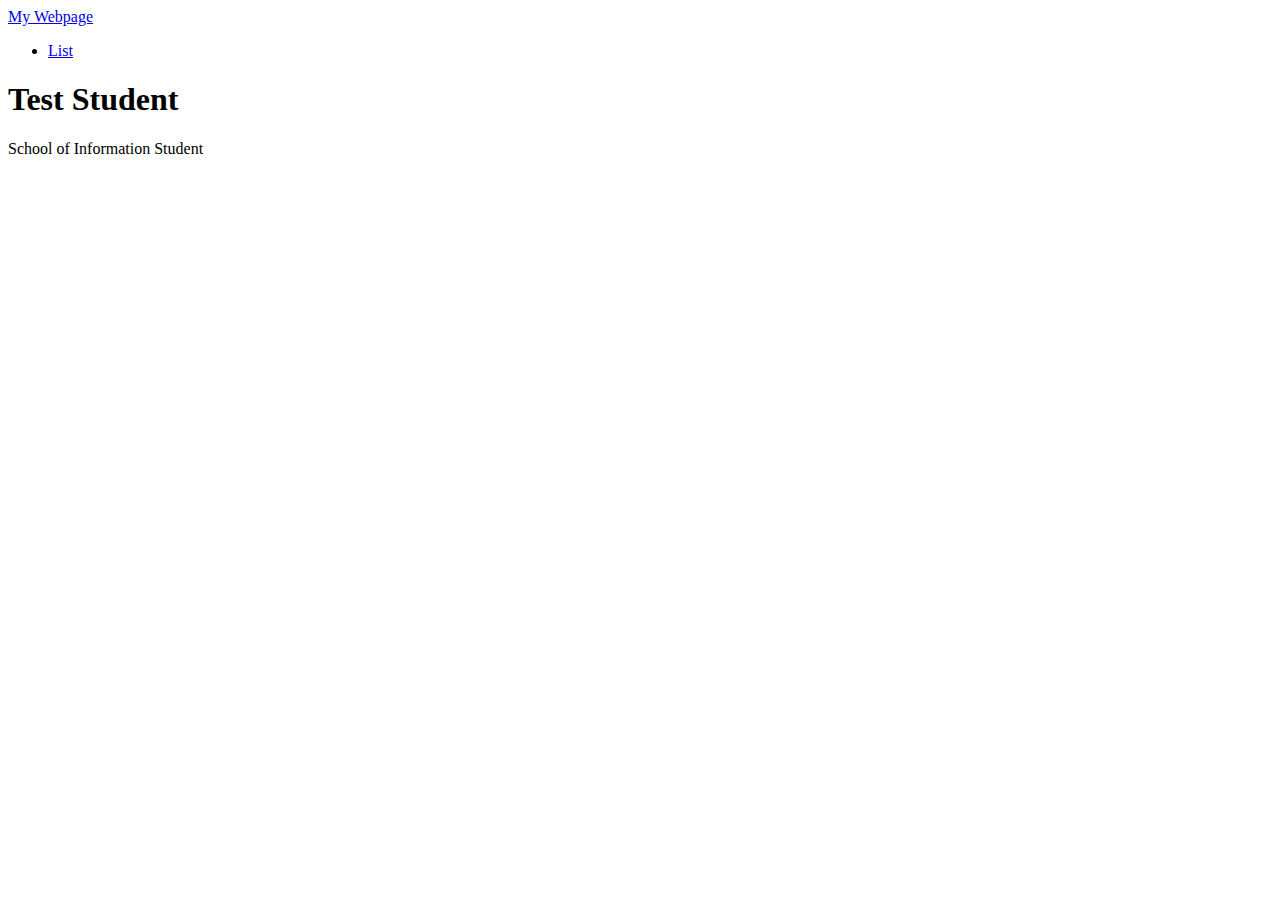
==== index.html @ f39ca664 "testing" ====
<!DOCTYPE HTML>  
<html>  
    <header>
        <link rel="stylesheet" href="style.css">
        <link rel="stylesheet" href="table_style.css">
        <title>Hello???</title>
    </header>
    <body>  
        <!---Navigation--->
        <!--This section of code defines the navigation bar at the top of the page.  The classes used here are defined in the style.css file.-->
        <nav class="navbar navbar-expand-lg bg-secondary text-uppercase fixed-top" id="mainNav">
            <div class="container">
                <!--This code defines the "My Webpage" link in the top left corner of the navigation pane-->
                <a class="navbar-brand" href="./index.html">My Webpage</a>
                <!--This code defines the "List" link in the top right corner of the navigation pane-->
                <ul class="navbar-nav ms-auto">
                    <li class="nav-item mx-0 mx-lg-1"><a class="nav-link py-3 px-0 px-lg-3 rounded" href="./list.html">List</a></li>
                </ul>
            </div>
        </nav>
        <!--This section defines the middle section of the webpage-->
        <header class="masthead bg-primary text-white text-center">
            <div class="container d-flex align-items-center flex-column">
                
                <!-- This code is for the student name-->
                <h1 class="masthead-heading text-uppercase mb-0">Test Student</h1>
                <!--This code creates the two lines separating the student name from the subtitle-->
                <div class="divider-custom divider-light">
                    <div class="divider-custom-line"></div>
                    <div class="divider-custom-line"></div>
                </div>
                <!--This code creates the subheading underneath the line dividers-->
                <p class="masthead-subheading font-weight-light mb-0">School of Information Student</p>
            </div>
        </header>
        <section class="text-center">

            <div class="col-md-6 col-lg-4 mb-5">
                <!-- put your bio paragraph here; remember to use the correct html tags -->
                
            </div>
        </section>
    </body>

</html>
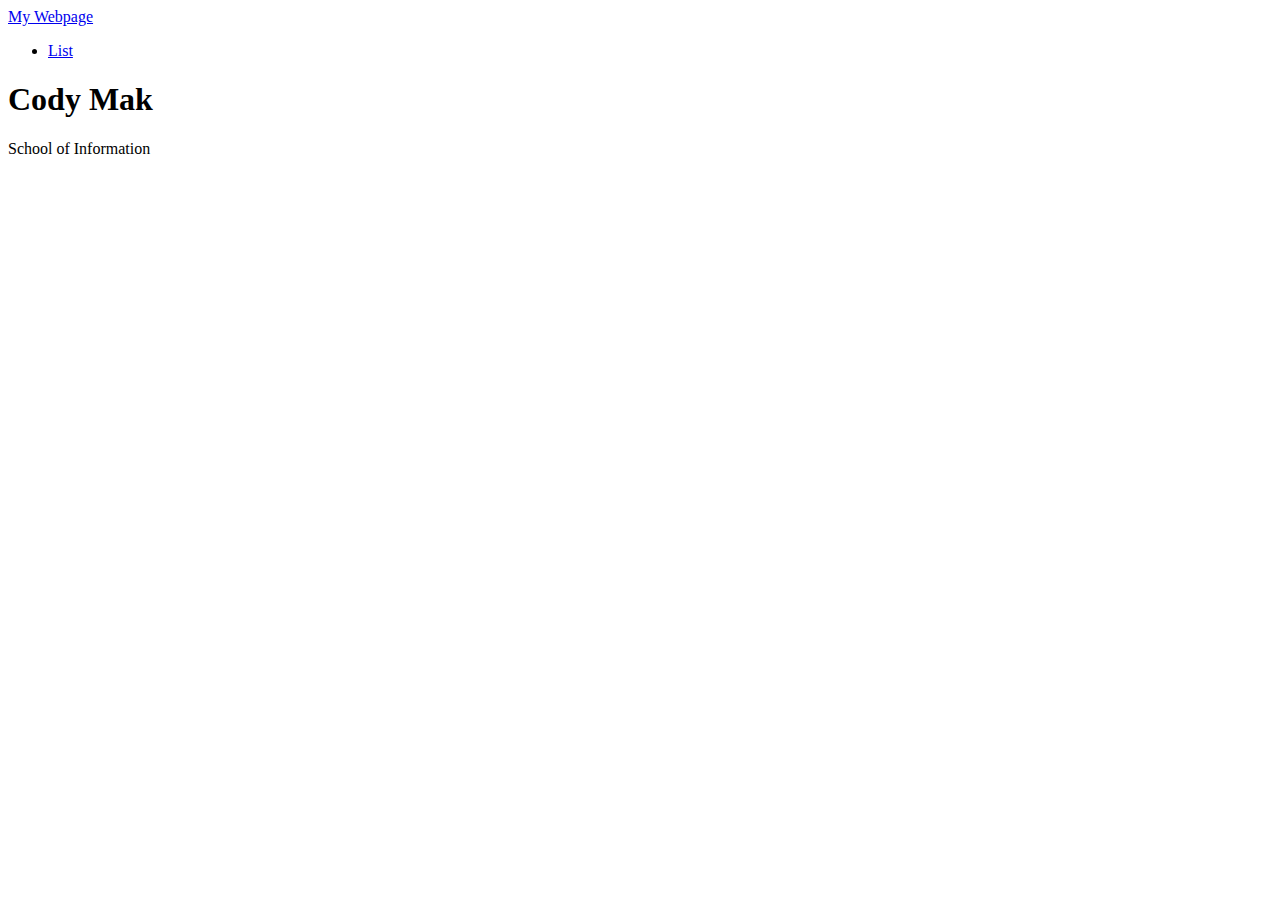
==== commit b0792e70: "Update index.html" ====
--- a/index.html
+++ b/index.html
@@ -3,7 +3,7 @@
     <header>
         <link rel="stylesheet" href="style.css">
         <link rel="stylesheet" href="table_style.css">
-        <title>Hello???</title>
+        <title>Hello</title>
     </header>
     <body>  
         <!---Navigation--->
@@ -23,14 +23,14 @@
             <div class="container d-flex align-items-center flex-column">
                 
                 <!-- This code is for the student name-->
-                <h1 class="masthead-heading text-uppercase mb-0">Test Student</h1>
+                <h1 class="masthead-heading text-uppercase mb-0">Cody Mak</h1>
                 <!--This code creates the two lines separating the student name from the subtitle-->
                 <div class="divider-custom divider-light">
                     <div class="divider-custom-line"></div>
                     <div class="divider-custom-line"></div>
                 </div>
                 <!--This code creates the subheading underneath the line dividers-->
-                <p class="masthead-subheading font-weight-light mb-0">School of Information Student</p>
+                <p class="masthead-subheading font-weight-light mb-0">School of Information</p>
             </div>
         </header>
         <section class="text-center">
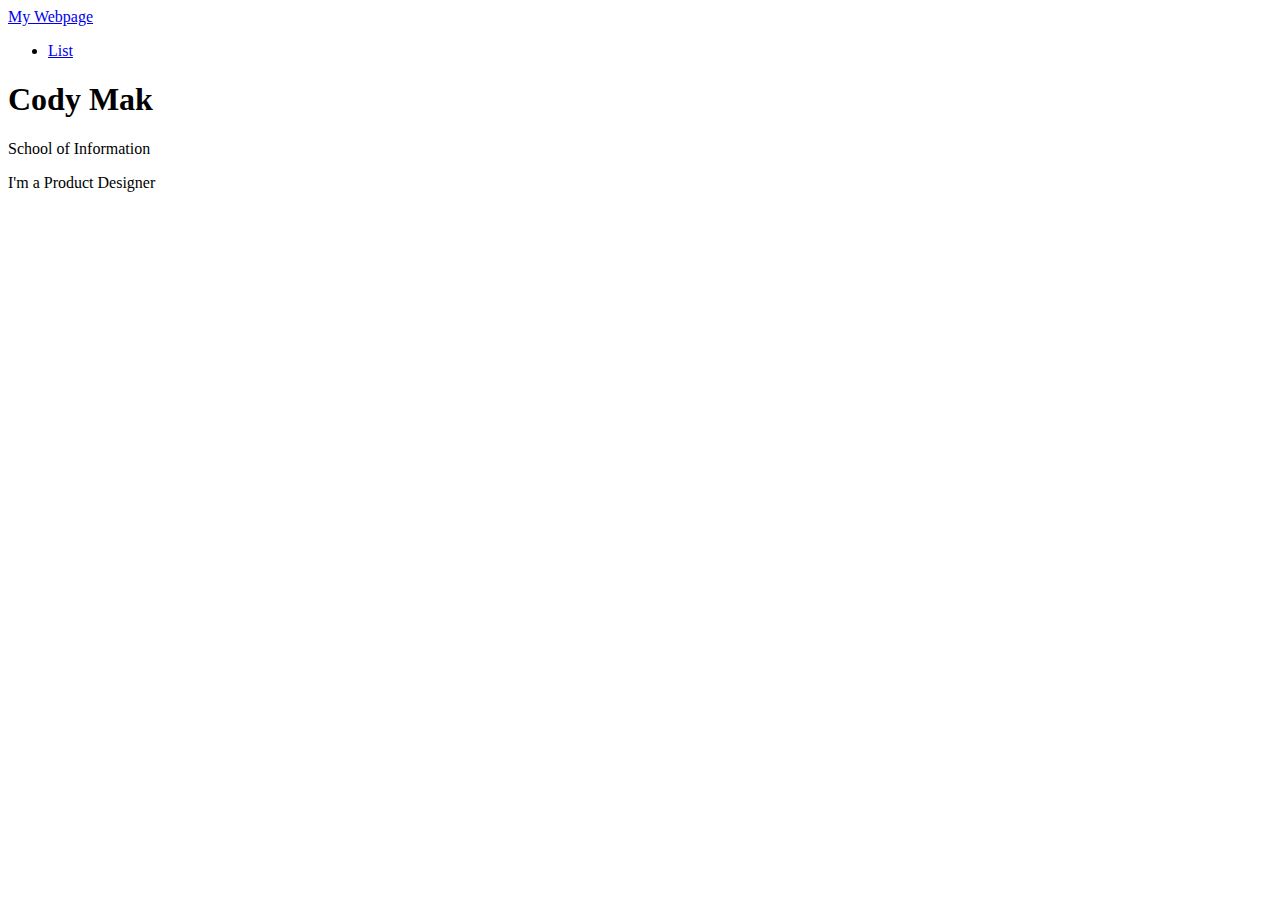
==== commit 760d359b: "Update index.html" ====
--- a/index.html
+++ b/index.html
@@ -3,7 +3,7 @@
     <header>
         <link rel="stylesheet" href="style.css">
         <link rel="stylesheet" href="table_style.css">
-        <title>Hello</title>
+        <title>Cody's Personal Github</title>
     </header>
     <body>  
         <!---Navigation--->
@@ -36,6 +36,7 @@
         <section class="text-center">
 
             <div class="col-md-6 col-lg-4 mb-5">
+                <p class="masthead-subheading font-weight-light mb-0">I'm a Product Designer</p>
                 <!-- put your bio paragraph here; remember to use the correct html tags -->
                 
             </div>
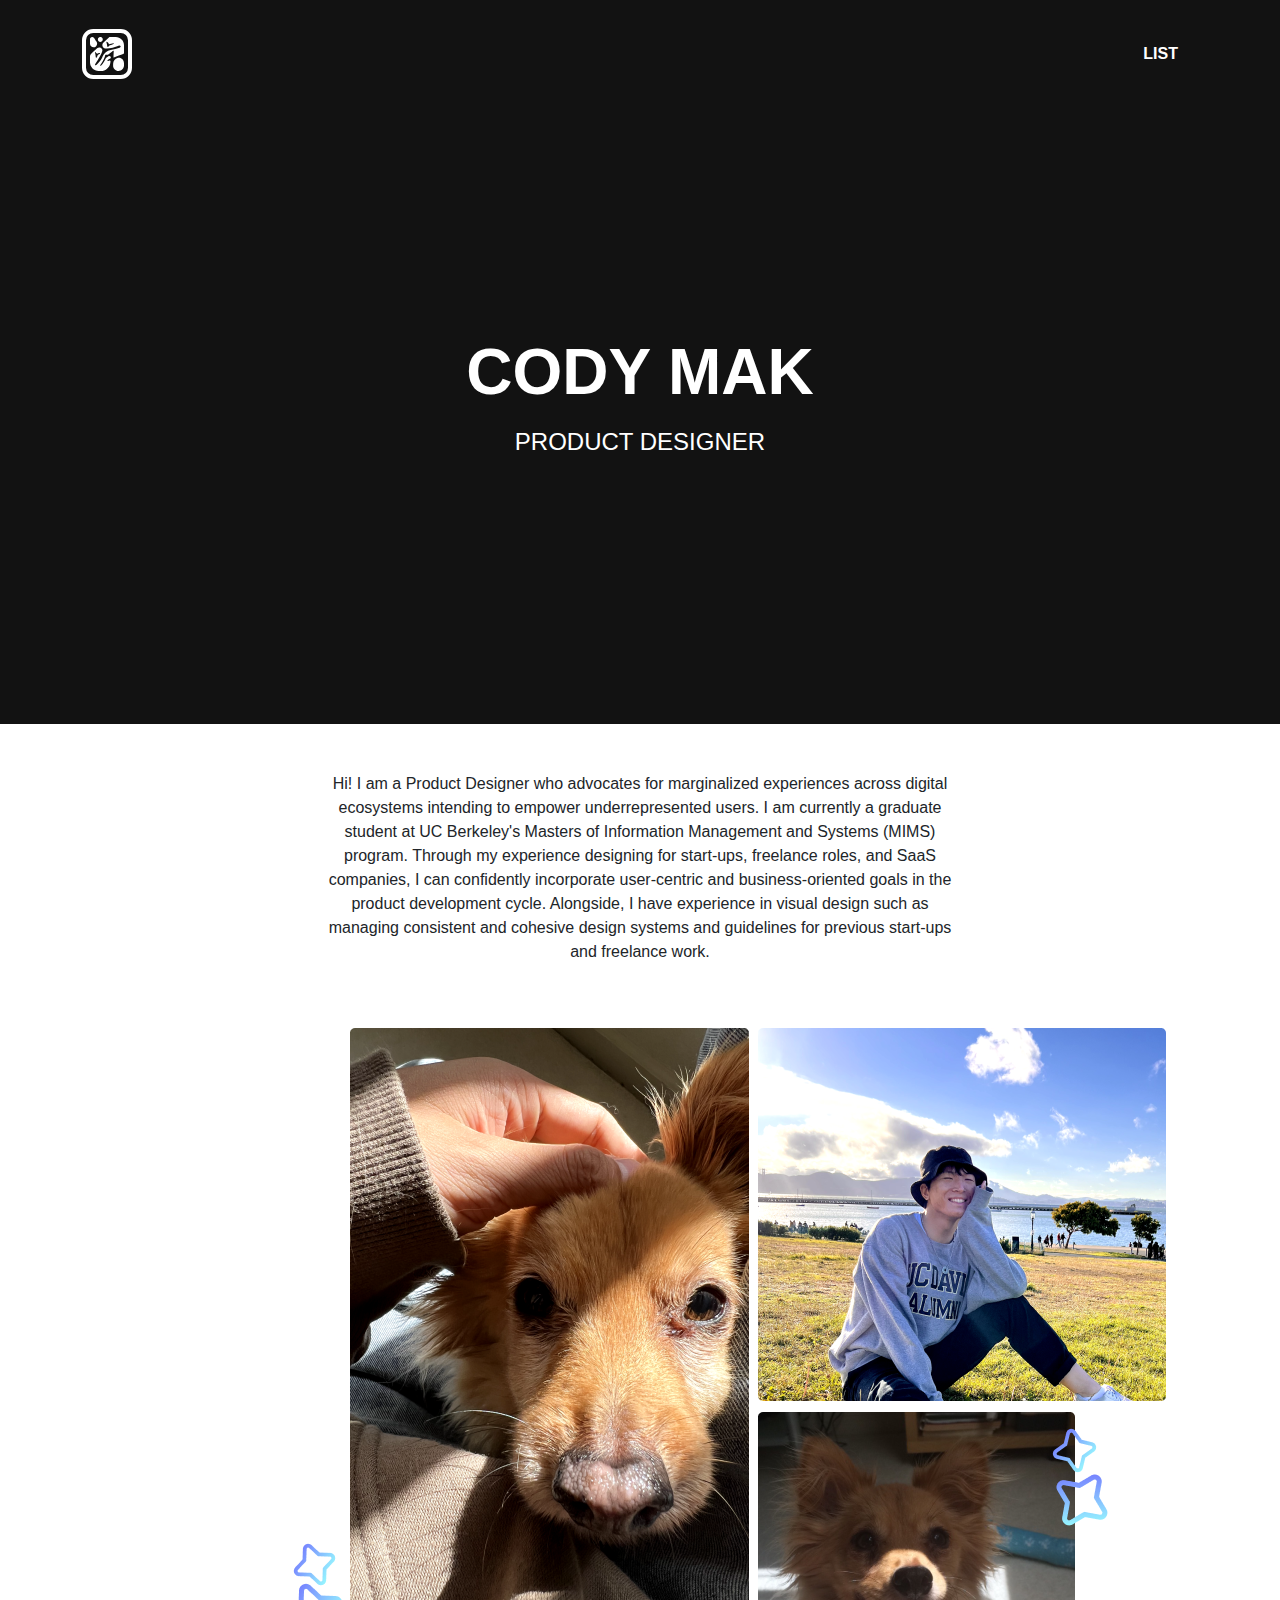
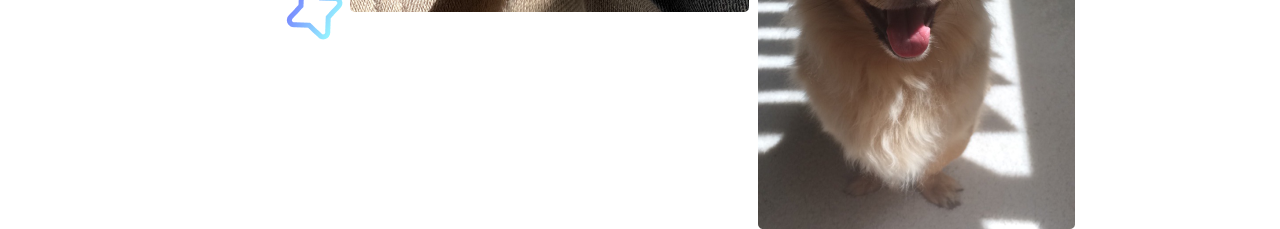
==== commit 88544db0: "Commiting Changes (9/20)" ====
--- a/index.html
+++ b/index.html
@@ -2,16 +2,21 @@
 <html>  
     <header>
         <link rel="stylesheet" href="style.css">
-        <link rel="stylesheet" href="table_style.css">
+        <link rel="stylesheet" href="table_styles.css">
+        <style>
+            @import url('https://fonts.googleapis.com/css2?family=Manrope:wght@200..800&display=swap');
+        </style>
         <title>Cody's Personal Github</title>
     </header>
-    <body>  
+    <body >  
         <!---Navigation--->
         <!--This section of code defines the navigation bar at the top of the page.  The classes used here are defined in the style.css file.-->
         <nav class="navbar navbar-expand-lg bg-secondary text-uppercase fixed-top" id="mainNav">
             <div class="container">
                 <!--This code defines the "My Webpage" link in the top left corner of the navigation pane-->
-                <a class="navbar-brand" href="./index.html">My Webpage</a>
+                <a class="navbar-brand" href="./index.html">
+                    <img src="logo(light).svg" alt="mylogo" width="50" height="50">
+                </a>
                 <!--This code defines the "List" link in the top right corner of the navigation pane-->
                 <ul class="navbar-nav ms-auto">
                     <li class="nav-item mx-0 mx-lg-1"><a class="nav-link py-3 px-0 px-lg-3 rounded" href="./list.html">List</a></li>
@@ -23,20 +28,24 @@
             <div class="container d-flex align-items-center flex-column">
                 
                 <!-- This code is for the student name-->
-                <h1 class="masthead-heading text-uppercase mb-0">Cody Mak</h1>
-                <!--This code creates the two lines separating the student name from the subtitle-->
-                <div class="divider-custom divider-light">
-                    <div class="divider-custom-line"></div>
-                    <div class="divider-custom-line"></div>
-                </div>
+                <h1 class="masthead-heading text-uppercase mb-4">Cody Mak</h1>
                 <!--This code creates the subheading underneath the line dividers-->
-                <p class="masthead-subheading font-weight-light mb-0">School of Information</p>
+                <p class="masthead-subheading font-weight-light mb-4">PRODUCT DESIGNER</p>
             </div>
         </header>
-        <section class="text-center">
+        <section class="text-start">
 
-            <div class="col-md-6 col-lg-4 mb-5">
-                <p class="masthead-subheading font-weight-light mb-0">I'm a Product Designer</p>
+            <div class="col-md-6 col-lg-7 m-auto row ">
+                <div>
+                    <p class="masthead-subheading font-weight-light text-center p-5"> Hi! I am a Product Designer who advocates for marginalized experiences across digital ecosystems intending to empower underrepresented users. 
+
+                        I am currently a graduate student at UC Berkeley's Masters of Information Management and Systems (MIMS) program. Through my experience designing for start-ups, freelance roles, and SaaS companies, I can confidently incorporate user-centric and business-oriented goals in the product development cycle. Alongside, I have experience in visual design such as managing consistent and cohesive design systems and guidelines for previous start-ups and freelance work.
+                    </p>
+                </div>
+        
+                <div>
+                    <img src="aboutme.png" alt="me" width="auto" height="auto">
+                </div>
                 <!-- put your bio paragraph here; remember to use the correct html tags -->
                 
             </div>
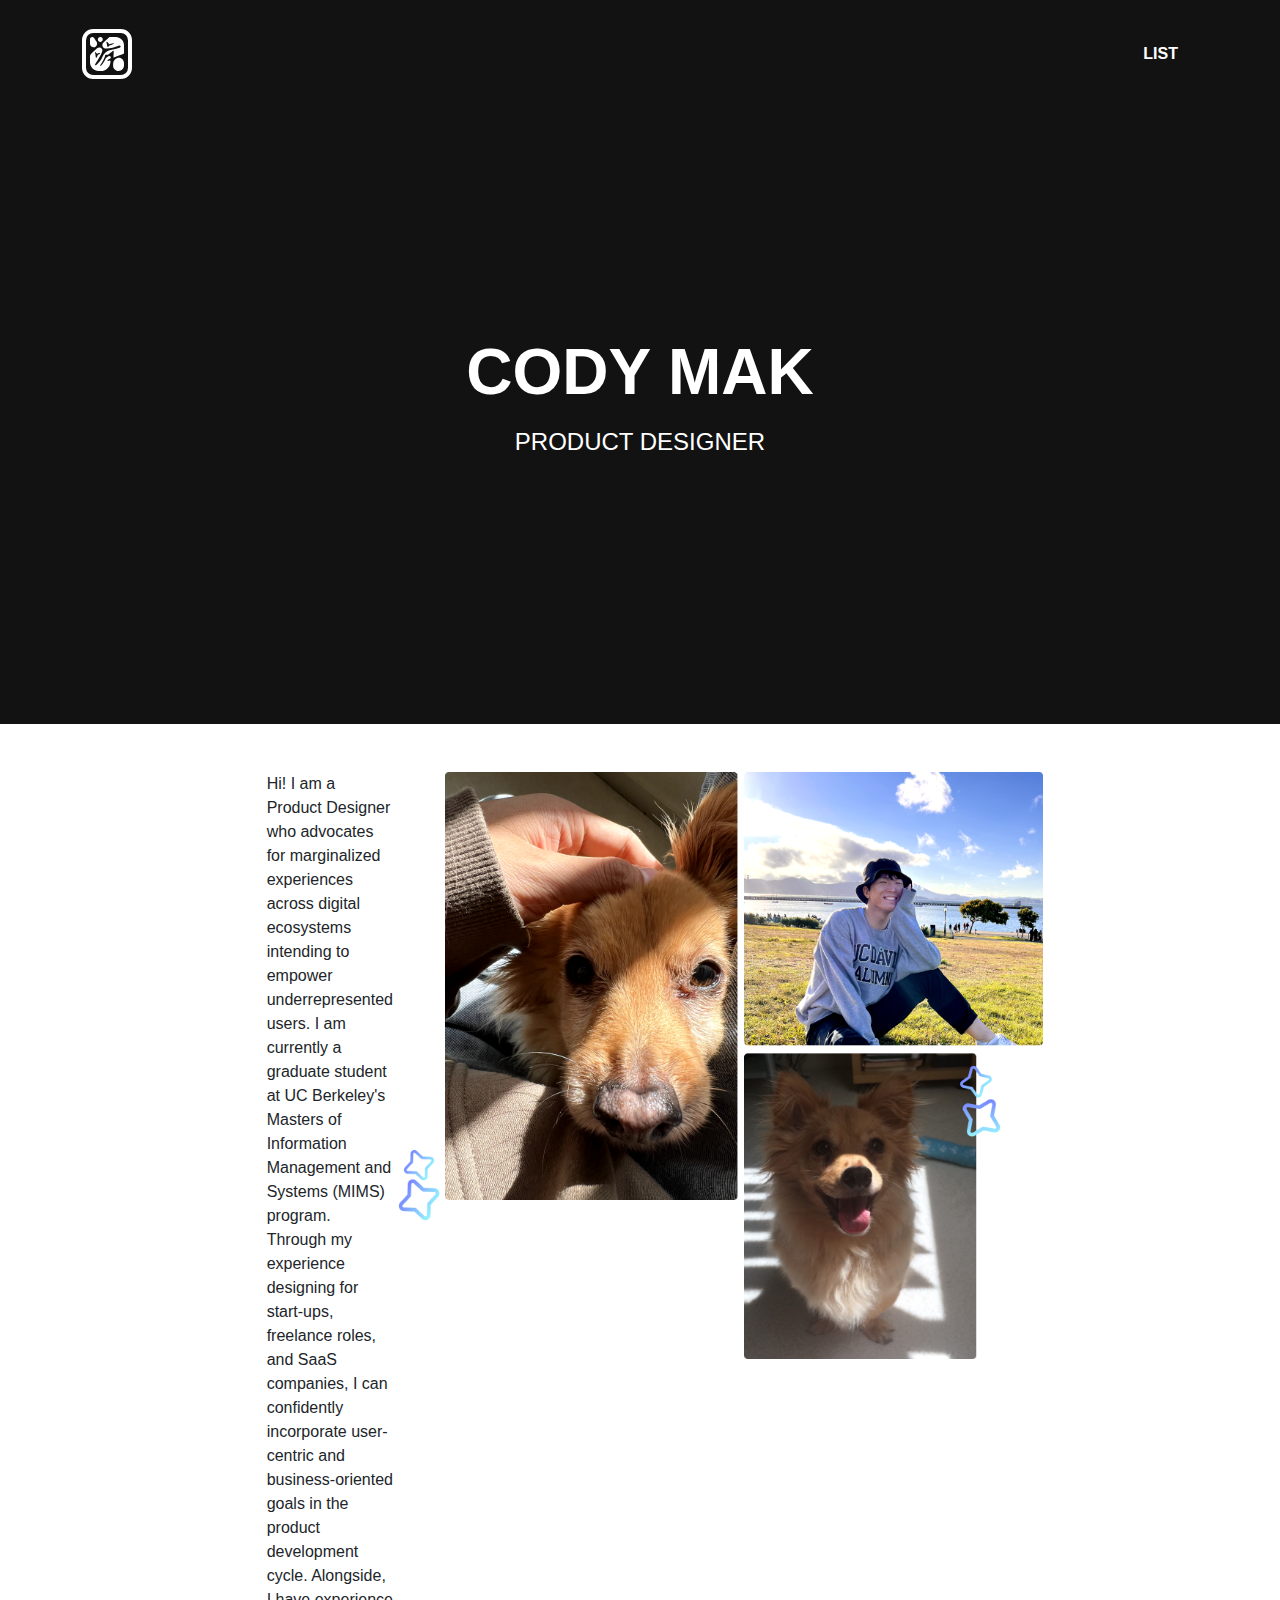
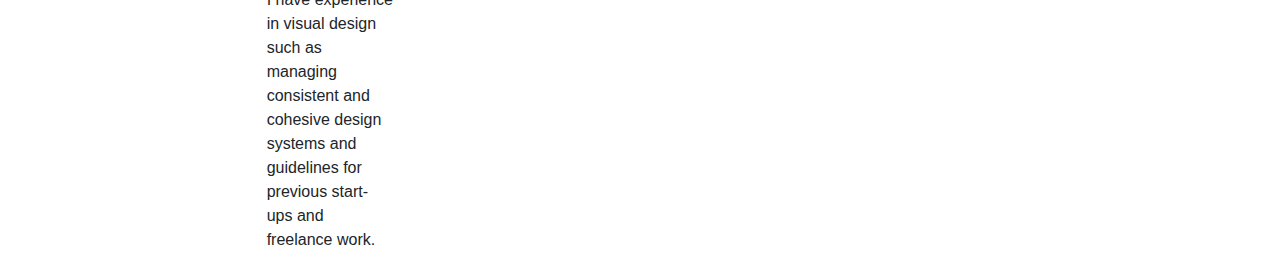
==== commit 9a59d2dc: "pushing" ====
--- a/index.html
+++ b/index.html
@@ -3,6 +3,7 @@
     <header>
         <link rel="stylesheet" href="style.css">
         <link rel="stylesheet" href="table_styles.css">
+        <link rel="list" href="./list.html">
         <style>
             @import url('https://fonts.googleapis.com/css2?family=Manrope:wght@200..800&display=swap');
         </style>
@@ -25,7 +26,7 @@
         </nav>
         <!--This section defines the middle section of the webpage-->
         <header class="masthead bg-primary text-white text-center">
-            <div class="container d-flex align-items-center flex-column">
+            <div class="container d-flex align-items-center flex-column", >
                 
                 <!-- This code is for the student name-->
                 <h1 class="masthead-heading text-uppercase mb-4">Cody Mak</h1>
@@ -35,16 +36,16 @@
         </header>
         <section class="text-start">
 
-            <div class="col-md-6 col-lg-7 m-auto row ">
+            <div class="col-md-7 col-lg-7 m-auto my-5 d-flex ">
                 <div>
-                    <p class="masthead-subheading font-weight-light text-center p-5"> Hi! I am a Product Designer who advocates for marginalized experiences across digital ecosystems intending to empower underrepresented users. 
+                    <p class="masthead-subheading font-weight-light text-start", width = "400px"> Hi! I am a Product Designer who advocates for marginalized experiences across digital ecosystems intending to empower underrepresented users. 
 
-                        I am currently a graduate student at UC Berkeley's Masters of Information Management and Systems (MIMS) program. Through my experience designing for start-ups, freelance roles, and SaaS companies, I can confidently incorporate user-centric and business-oriented goals in the product development cycle. Alongside, I have experience in visual design such as managing consistent and cohesive design systems and guidelines for previous start-ups and freelance work.
+                    I am currently a graduate student at UC Berkeley's Masters of Information Management and Systems (MIMS) program. Through my experience designing for start-ups, freelance roles, and SaaS companies, I can confidently incorporate user-centric and business-oriented goals in the product development cycle. Alongside, I have experience in visual design such as managing consistent and cohesive design systems and guidelines for previous start-ups and freelance work.
                     </p>
                 </div>
         
                 <div>
-                    <img src="aboutme.png" alt="me" width="auto" height="auto">
+                    <img src="aboutme.png" alt="me" width="650px" height="auto", class = "mb-4" >
                 </div>
                 <!-- put your bio paragraph here; remember to use the correct html tags -->
                 
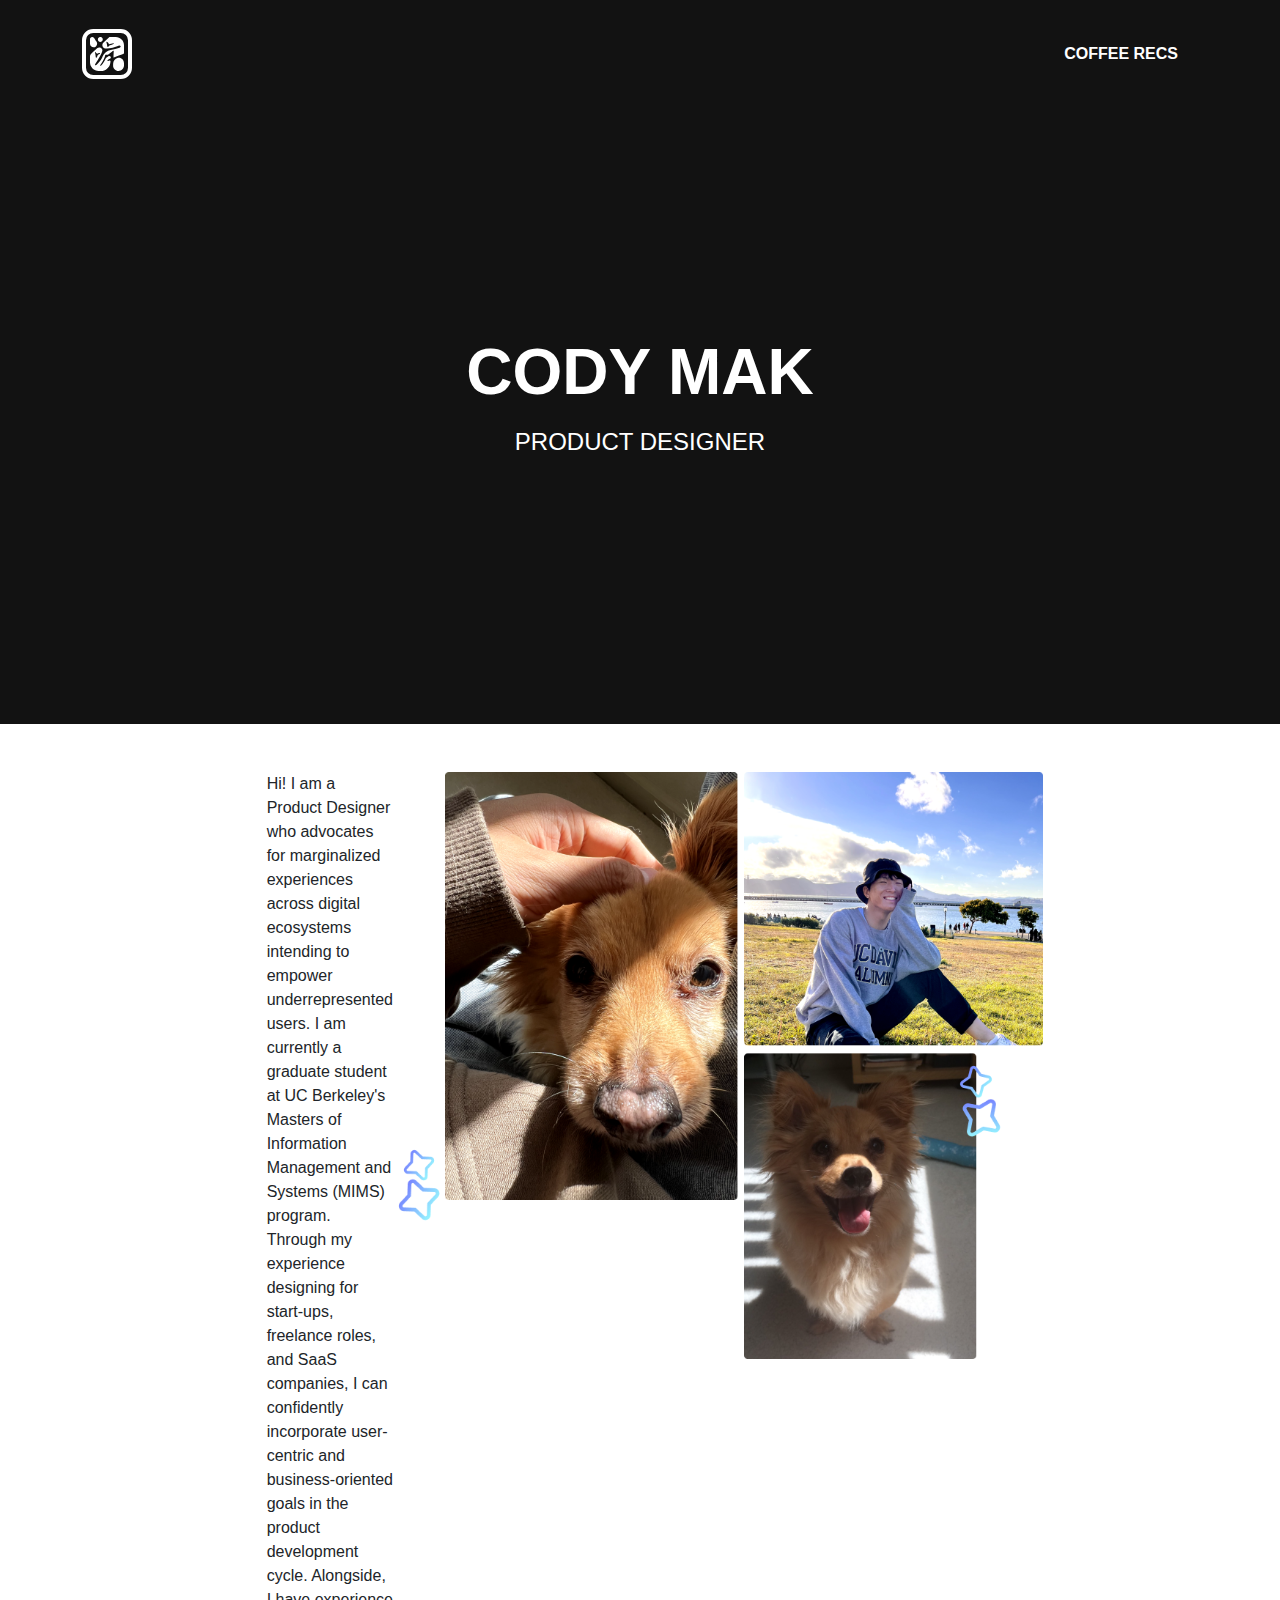
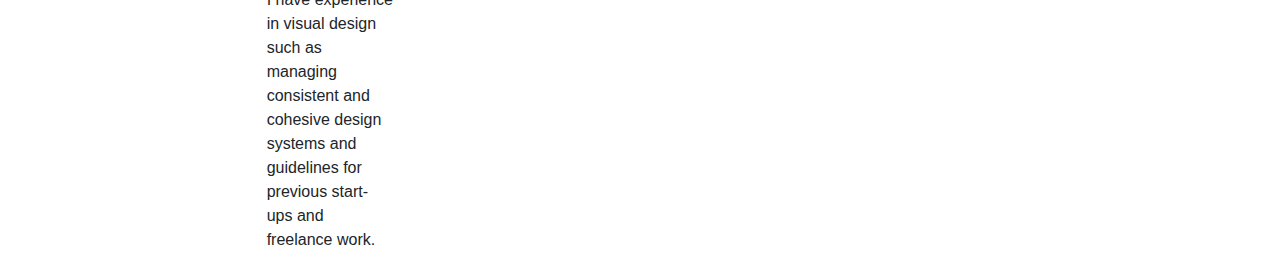
==== commit 6d06cb71: "push" ====
--- a/index.html
+++ b/index.html
@@ -20,7 +20,7 @@
                 </a>
                 <!--This code defines the "List" link in the top right corner of the navigation pane-->
                 <ul class="navbar-nav ms-auto">
-                    <li class="nav-item mx-0 mx-lg-1"><a class="nav-link py-3 px-0 px-lg-3 rounded" href="./list.html">List</a></li>
+                    <li class="nav-item mx-0 mx-lg-1"><a class="nav-link py-3 px-0 px-lg-3 rounded" href="./list.html">Coffee Recs</a></li>
                 </ul>
             </div>
         </nav>
